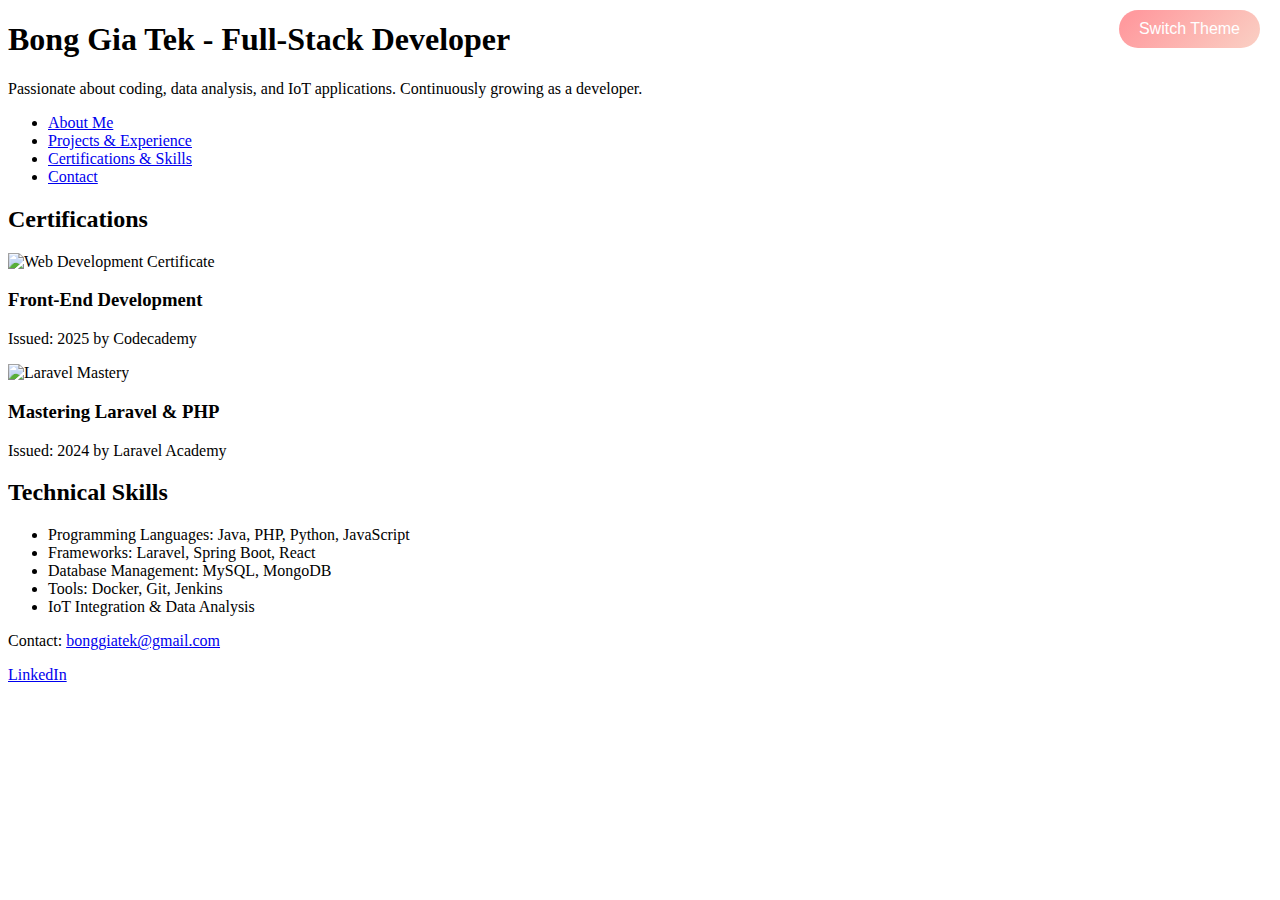
==== certifications.html @ aa09ee26 "Add files via upload" ====
<!DOCTYPE html>
<html lang="en">
<head>
    <meta charset="UTF-8">
    <meta name="viewport" content="width=device-width, initial-scale=1.0">
    <title>Bong Gia Tek - ePortfolio</title>
    <link id="theme-style" rel="stylesheet" href="css/theme1.css">
    <style>
        /* Theme Switcher Placement */
        .theme-switcher {
            position: absolute;
            top: 10px;
            right: 20px;
        }
        .theme-toggle {
            background: linear-gradient(135deg, #ff9a9e 10%, #fad0c4 100%);
            border: none;
            padding: 10px 20px;
            border-radius: 30px;
            font-size: 16px;
            color: white;
            cursor: pointer;
            transition: background 0.3s ease-in-out;
        }
        .theme-toggle:hover {
            background: linear-gradient(135deg, #fad0c4 10%, #ff9a9e 100%);
        }
        /* Responsive Image Control */
        img {
            max-width: 100%;
            height: auto;
            object-fit: cover;
        }
        .gallery img, .cert-card img {
            width: 300px;
            height: 200px;
        }
        /* Profile Picture */
        .profile-img {
            border-radius: 50%;
            width: 150px;
            height: 150px;
            object-fit: cover;
            margin-right: 20px;
        }
        .about-me {
            display: flex;
            align-items: center;
            padding: 20px;
            background-color: #f4f4f4;
            margin-bottom: 40px;
        }
        .about-me h2 {
            margin-bottom: 10px;
        }
        .about-me p {
            max-width: 600px;
        }
    </style>
</head>
<body>
    <!-- Theme Switcher Moved to Top Right -->
    <div class="theme-switcher">
        <button class="theme-toggle" onclick="toggleTheme()">Switch Theme</button>
    </div>

    <header class="header">
        <h1>Bong Gia Tek - Full-Stack Developer</h1>
        <p>Passionate about coding, data analysis, and IoT applications. Continuously growing as a developer.</p>
        <nav class="nav-main">
            <ul>
                <li><a id="index-link" href="index.html">About Me</a></li>
                <li><a id="project-link" href="project.html?theme=theme1">Projects & Experience</a></li>
                <li><a id="certifications-link" href="certifications.html?theme=theme1">Certifications & Skills</a></li>
                <li><a id="contact-link" href="contact.html?theme=theme1">Contact</a></li>
            </ul>
        </nav>
    </header>

    <main class="content">

     

        <section id="certificates" class="portfolio-section">
            <h2>Certifications</h2>
            <div class="cert-grid">
                <div class="cert-card">
                    <img src="image/cert1.jpg" alt="Web Development Certificate">
                    <h3>Front-End Development</h3>
                    <p>Issued: 2025 by Codecademy</p>
                </div>
                <div class="cert-card">
                    <img src="image/cert2.jpg" alt="Laravel Mastery">
                    <h3>Mastering Laravel & PHP</h3>
                    <p>Issued: 2024 by Laravel Academy</p>
                </div>
            </div>
        </section>

        <section id="skills" class="portfolio-section">
            <h2>Technical Skills</h2>
            <ul class="skills-list">
                <li>Programming Languages: Java, PHP, Python, JavaScript</li>
                <li>Frameworks: Laravel, Spring Boot, React</li>
                <li>Database Management: MySQL, MongoDB</li>
                <li>Tools: Docker, Git, Jenkins</li>
                <li>IoT Integration & Data Analysis</li>
            </ul>
        </section>
    </main>

    <footer class="footer">
        <p>Contact: <a href="mailto:bonggiatek@gmail.com">bonggiatek@gmail.com</a></p>
        <nav class="social-links">
            <a href="https://www.linkedin.com/in/bong-g-266446216">LinkedIn</a>
        </nav>
    </footer>

    <script>
        // Function to toggle the theme
        function toggleTheme() {
            const currentUrl = window.location.href;
            const newUrl = new URL(currentUrl);
            const currentTheme = newUrl.searchParams.get('theme');

            // Toggle between themes and set the URL parameter
            if (currentTheme === 'theme2') {
                newUrl.searchParams.set('theme', 'theme1');
                document.querySelector('#theme-style').href = 'css/theme1.css';
            } else {
                newUrl.searchParams.set('theme', 'theme2');
                document.querySelector('#theme-style').href = 'css/theme2.css';
            }

            // Update the URL without reloading the page
            window.history.pushState({}, '', newUrl);
            updateContactLink();
        }

        // Function to update the contact link with the current theme
        function updateContactLink() {
            const theme = new URLSearchParams(window.location.search).get('theme') || 'theme1';
            const contactLink = document.getElementById('contact-link');
            contactLink.href = `contact.html?theme=${theme}`; // Update the link with the current theme
			const projectLink = document.getElementById('project-link');
			projectLink.href = `project.html?theme=${theme}`; // Update the link with the current theme
			const certificationsLink = document.getElementById('certifications-link');
			certificationsLink.href = `certifications.html?theme=${theme}`; // Update the link with the current theme
			const index = document.getElementById('index-link');
			index.href = `index.html?theme=${theme}`; // Update the link with the current theme
        }

        // Check the URL on page load and apply the theme
        window.onload = function() {
            const currentUrl = window.location.href;
            const newUrl = new URL(currentUrl);
            let theme = newUrl.searchParams.get('theme');
            // Set default theme to 'theme1' if no theme is specified
            if (!theme) {
                theme = 'theme1';
                newUrl.searchParams.set('theme', theme);  // Ensure the theme is in the URL
                window.history.pushState({}, '', newUrl);  // Update the URL with default theme
            }

            if (theme === 'theme2') {
                document.querySelector('#theme-style').href = 'css/theme2.css';
            } else {
                document.querySelector('#theme-style').href = 'css/theme1.css';
            }
            updateContactLink();
        };
    </script>
</body>
</html>
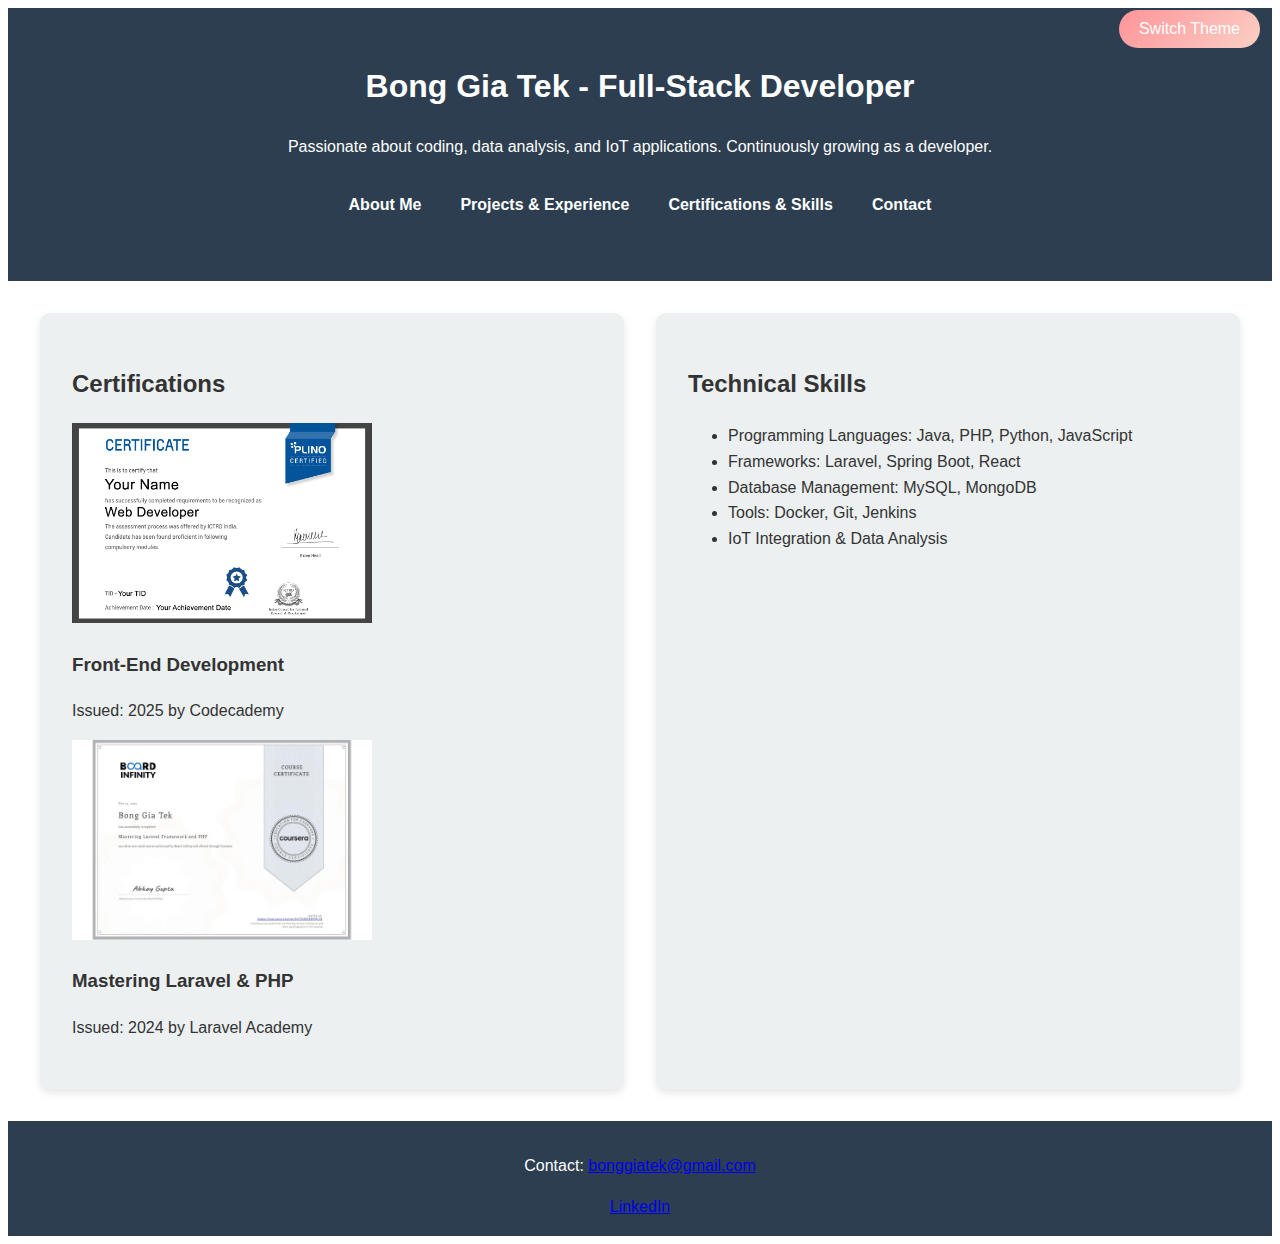
==== commit 5fc1ce9b: "Update certifications.html" ====
--- a/certifications.html
+++ b/certifications.html
@@ -148,6 +148,8 @@
 			certificationsLink.href = `certifications.html?theme=${theme}`; // Update the link with the current theme
 			const index = document.getElementById('index-link');
 			index.href = `index.html?theme=${theme}`; // Update the link with the current theme
+			const galleryLink = document.getElementById('gallery-link');
+			galleryLink.href = `gallery.html?theme=${theme}`; // Update the link with the current theme
         }
 
         // Check the URL on page load and apply the theme
--- a/css/theme1.css
+++ b/css/theme1.css
@@ -0,0 +1,73 @@
+/* Theme 1: Minimalist Grid */
+:root {
+    --primary-color: #2c3e50;
+    --secondary-color: #ecf0f1;
+    --background-color: #ffffff;
+    --text-color: #333;
+    --accent-color: #3498db;
+}
+figure {
+    transition: transform 0.3s;
+}
+figure:hover {
+    transform: scale(1.05);
+}
+body {
+    font-family: 'Poppins', sans-serif;
+    background-color: var(--background-color);
+    color: var(--text-color);
+    line-height: 1.6;
+}
+
+/* Header Styling */
+.header {
+    background: var(--primary-color);
+    color: white;
+    text-align: center;
+    padding: 2rem;
+}
+
+.nav-main ul {
+    display: flex;
+    justify-content: center;
+    list-style: none;
+    padding: 1rem 0;
+    gap: 15px;
+}
+
+.nav-main a {
+    color: white;
+    text-decoration: none;
+    font-weight: bold;
+    padding: 8px 12px;
+    border-radius: 5px;
+    transition: background 0.3s;
+}
+
+.nav-main a:hover {
+    background: var(--accent-color);
+}
+
+/* Grid Layout for Content */
+.content {
+    display: grid;
+    grid-template-columns: 1fr 1fr;
+    gap: 2rem;
+    max-width: 1200px;
+    margin: 2rem auto;
+}
+
+.portfolio-section {
+    background: var(--secondary-color);
+    padding: 2rem;
+    border-radius: 10px;
+    box-shadow: 0 4px 8px rgba(0, 0, 0, 0.1);
+}
+
+/* Footer */
+.footer {
+    text-align: center;
+    background: var(--primary-color);
+    color: white;
+    padding: 1rem;
+}
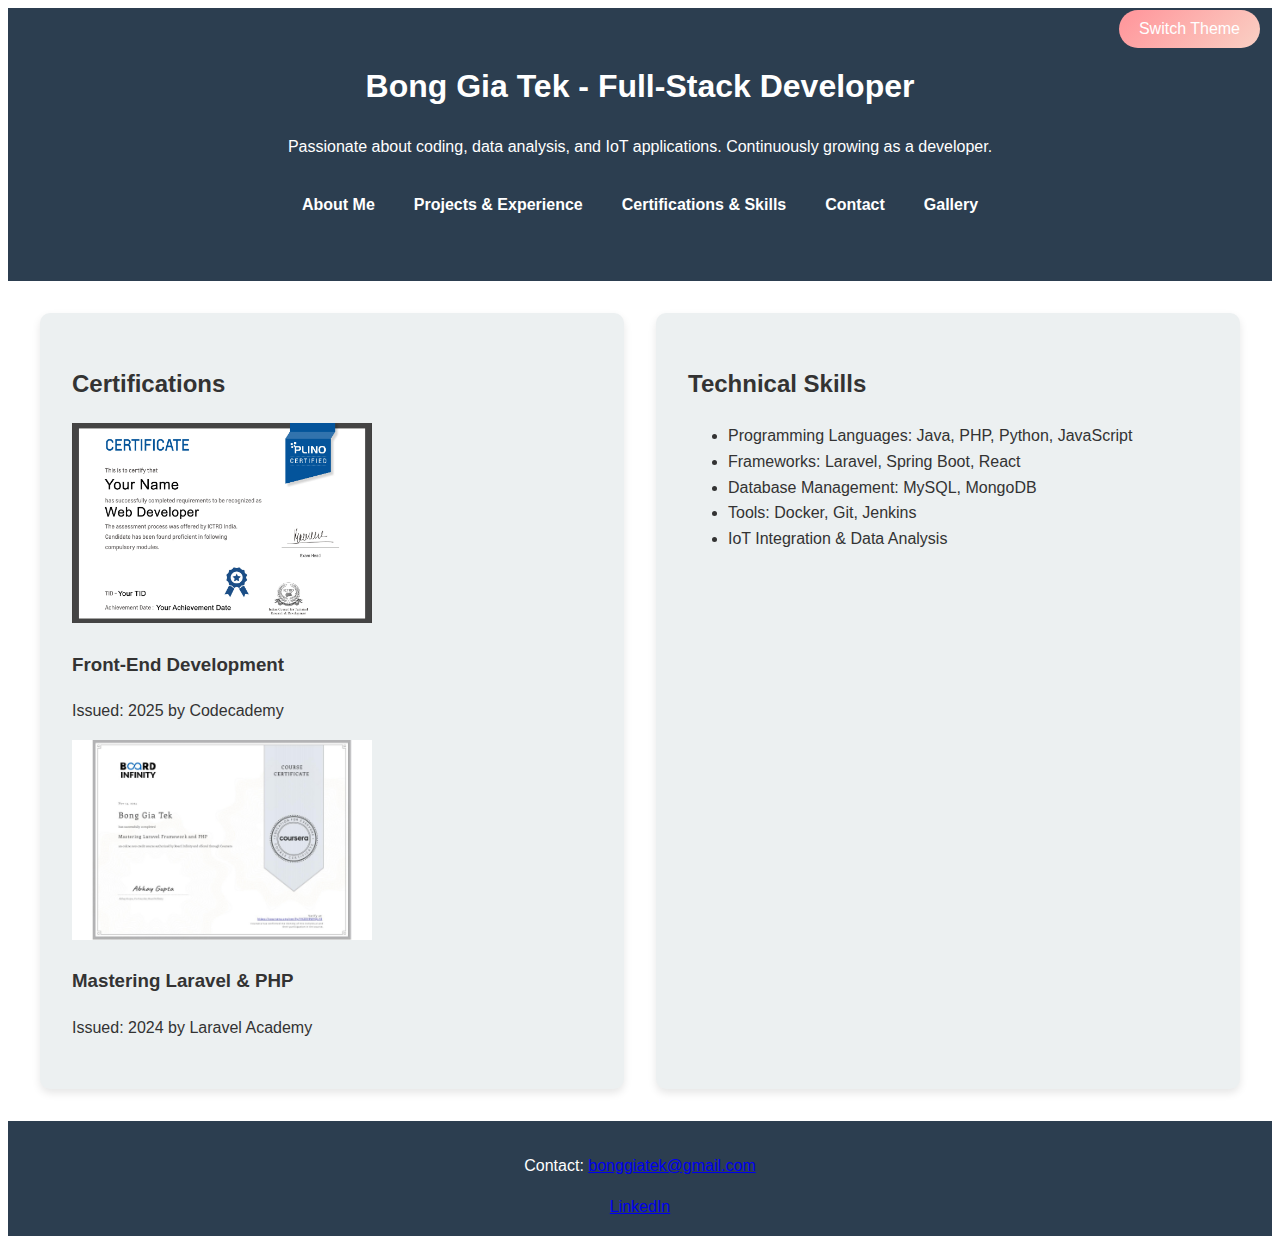
==== commit 281be497: "Update certifications.html" ====
--- a/certifications.html
+++ b/certifications.html
@@ -73,6 +73,7 @@
                 <li><a id="project-link" href="project.html?theme=theme1">Projects & Experience</a></li>
                 <li><a id="certifications-link" href="certifications.html?theme=theme1">Certifications & Skills</a></li>
                 <li><a id="contact-link" href="contact.html?theme=theme1">Contact</a></li>
+		<li><a id="gallery-link" href="gallery.html?theme=theme1">Gallery</a></li>
             </ul>
         </nav>
     </header>
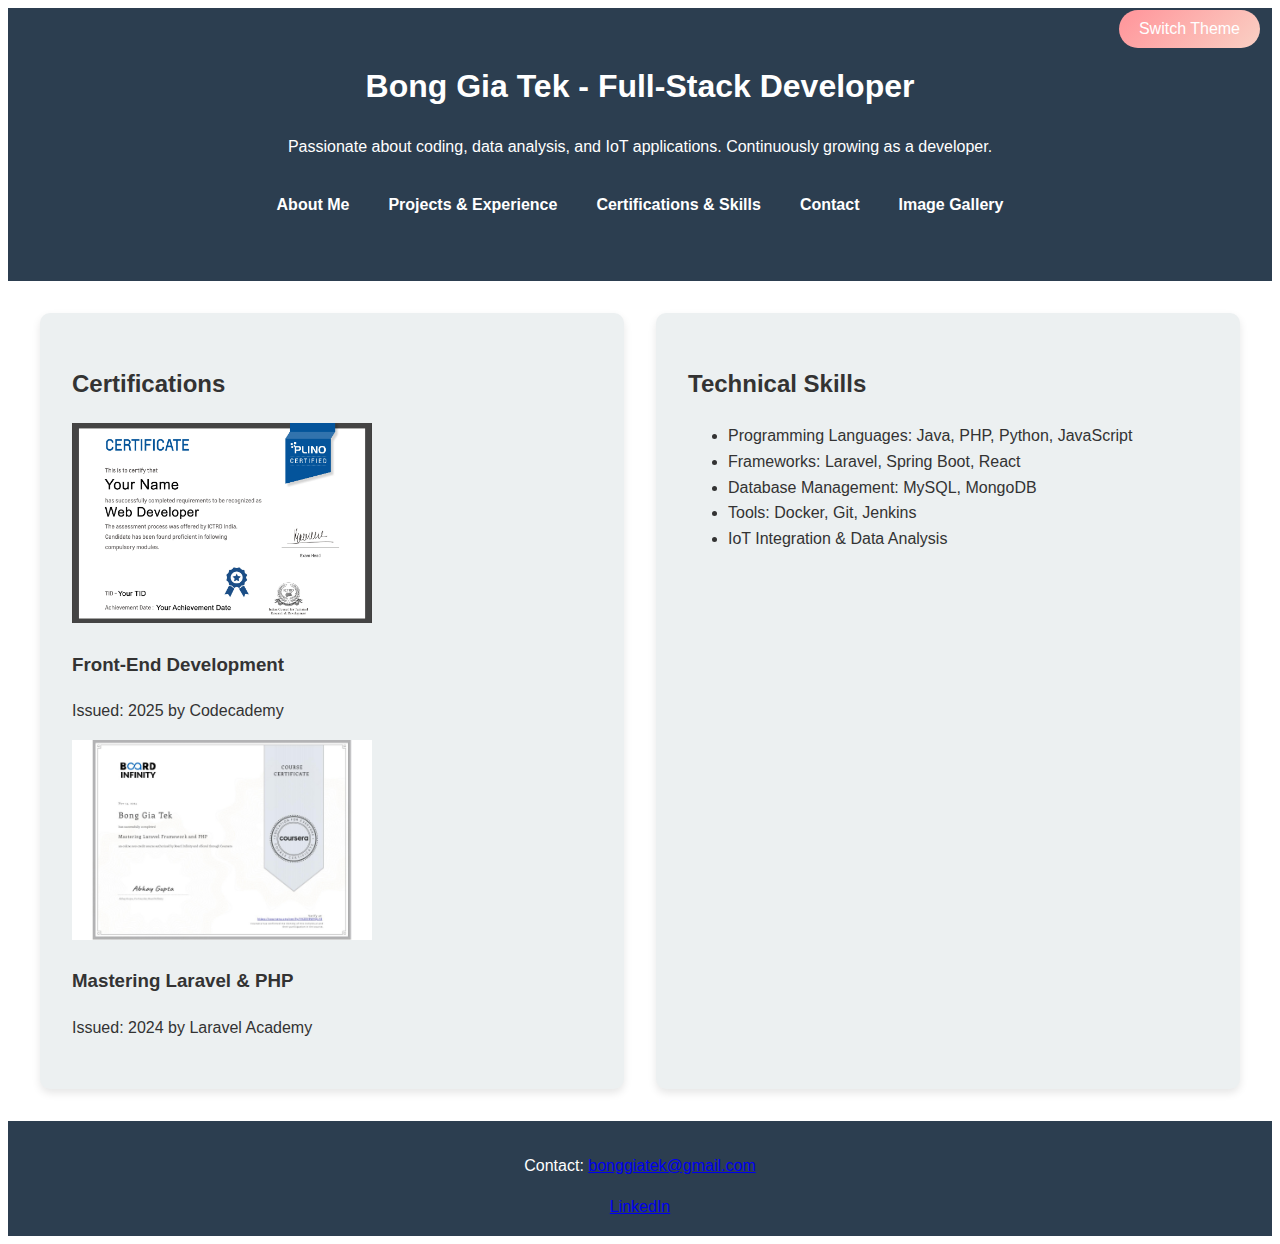
==== commit 3fee94b2: "Update certifications.html" ====
--- a/certifications.html
+++ b/certifications.html
@@ -73,7 +73,7 @@
                 <li><a id="project-link" href="project.html?theme=theme1">Projects & Experience</a></li>
                 <li><a id="certifications-link" href="certifications.html?theme=theme1">Certifications & Skills</a></li>
                 <li><a id="contact-link" href="contact.html?theme=theme1">Contact</a></li>
-		<li><a id="gallery-link" href="gallery.html?theme=theme1">Gallery</a></li>
+		<li><a id="gallery-link" href="gallery.html?theme=theme1">Image Gallery</a></li>
             </ul>
         </nav>
     </header>
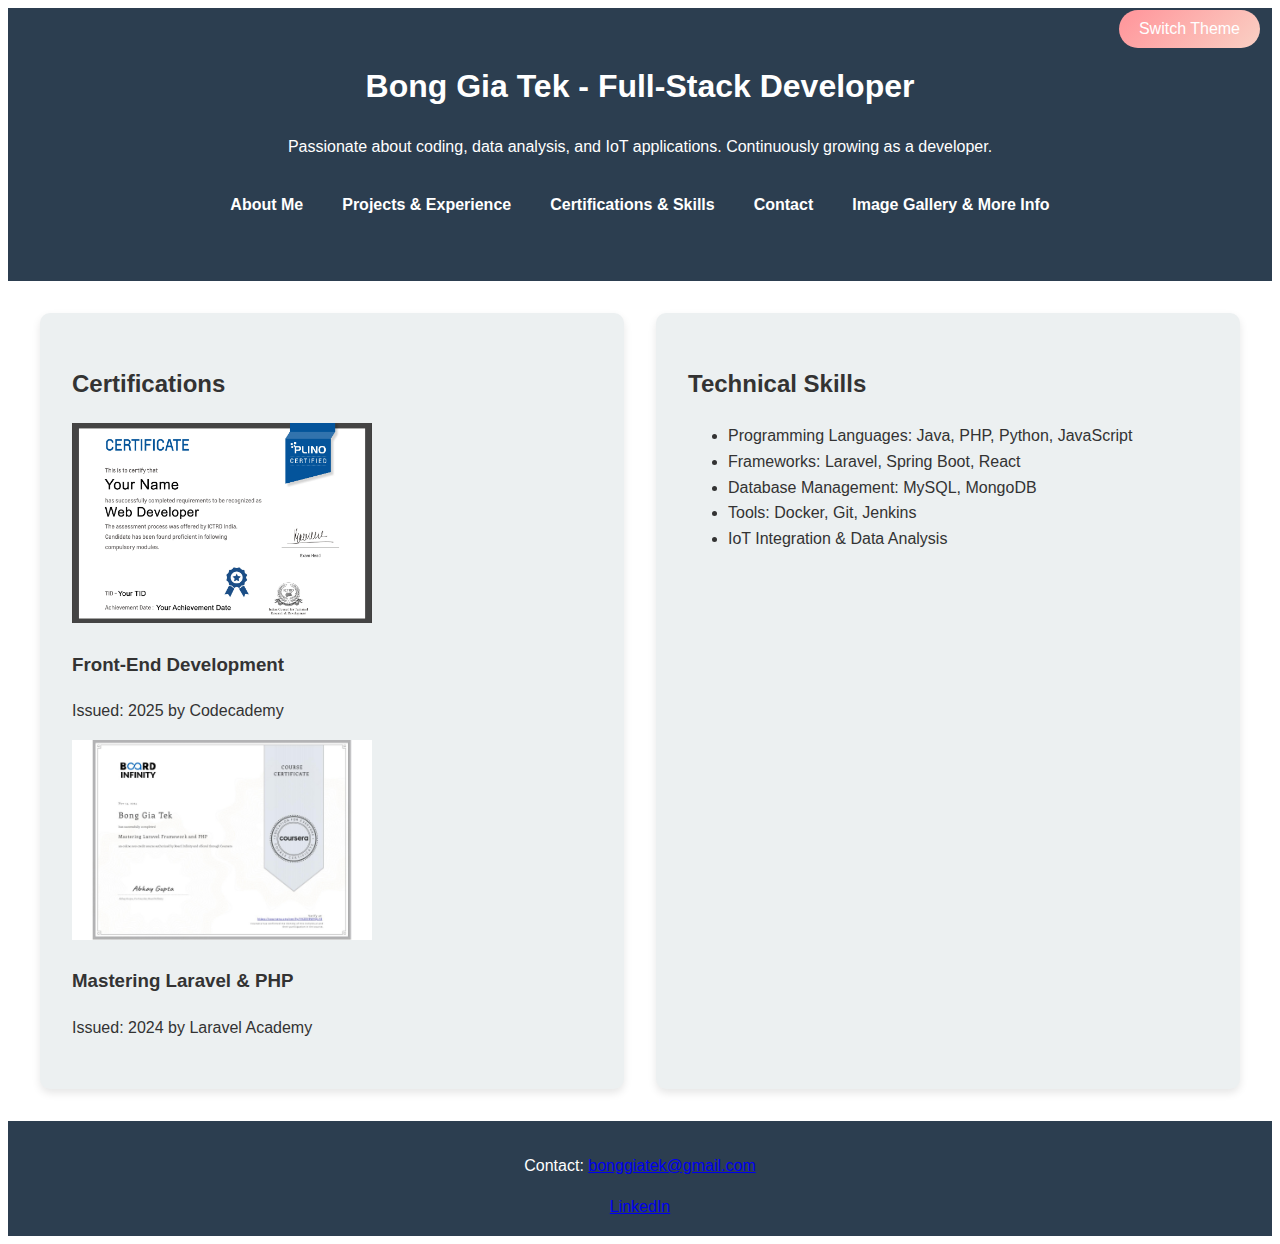
==== commit c9272d01: "Update certifications.html" ====
--- a/certifications.html
+++ b/certifications.html
@@ -73,7 +73,7 @@
                 <li><a id="project-link" href="project.html?theme=theme1">Projects & Experience</a></li>
                 <li><a id="certifications-link" href="certifications.html?theme=theme1">Certifications & Skills</a></li>
                 <li><a id="contact-link" href="contact.html?theme=theme1">Contact</a></li>
-		<li><a id="gallery-link" href="gallery.html?theme=theme1">Image Gallery</a></li>
+		<li><a id="gallery-link" href="gallery.html?theme=theme1">Image Gallery & More Info</a></li>
             </ul>
         </nav>
     </header>
